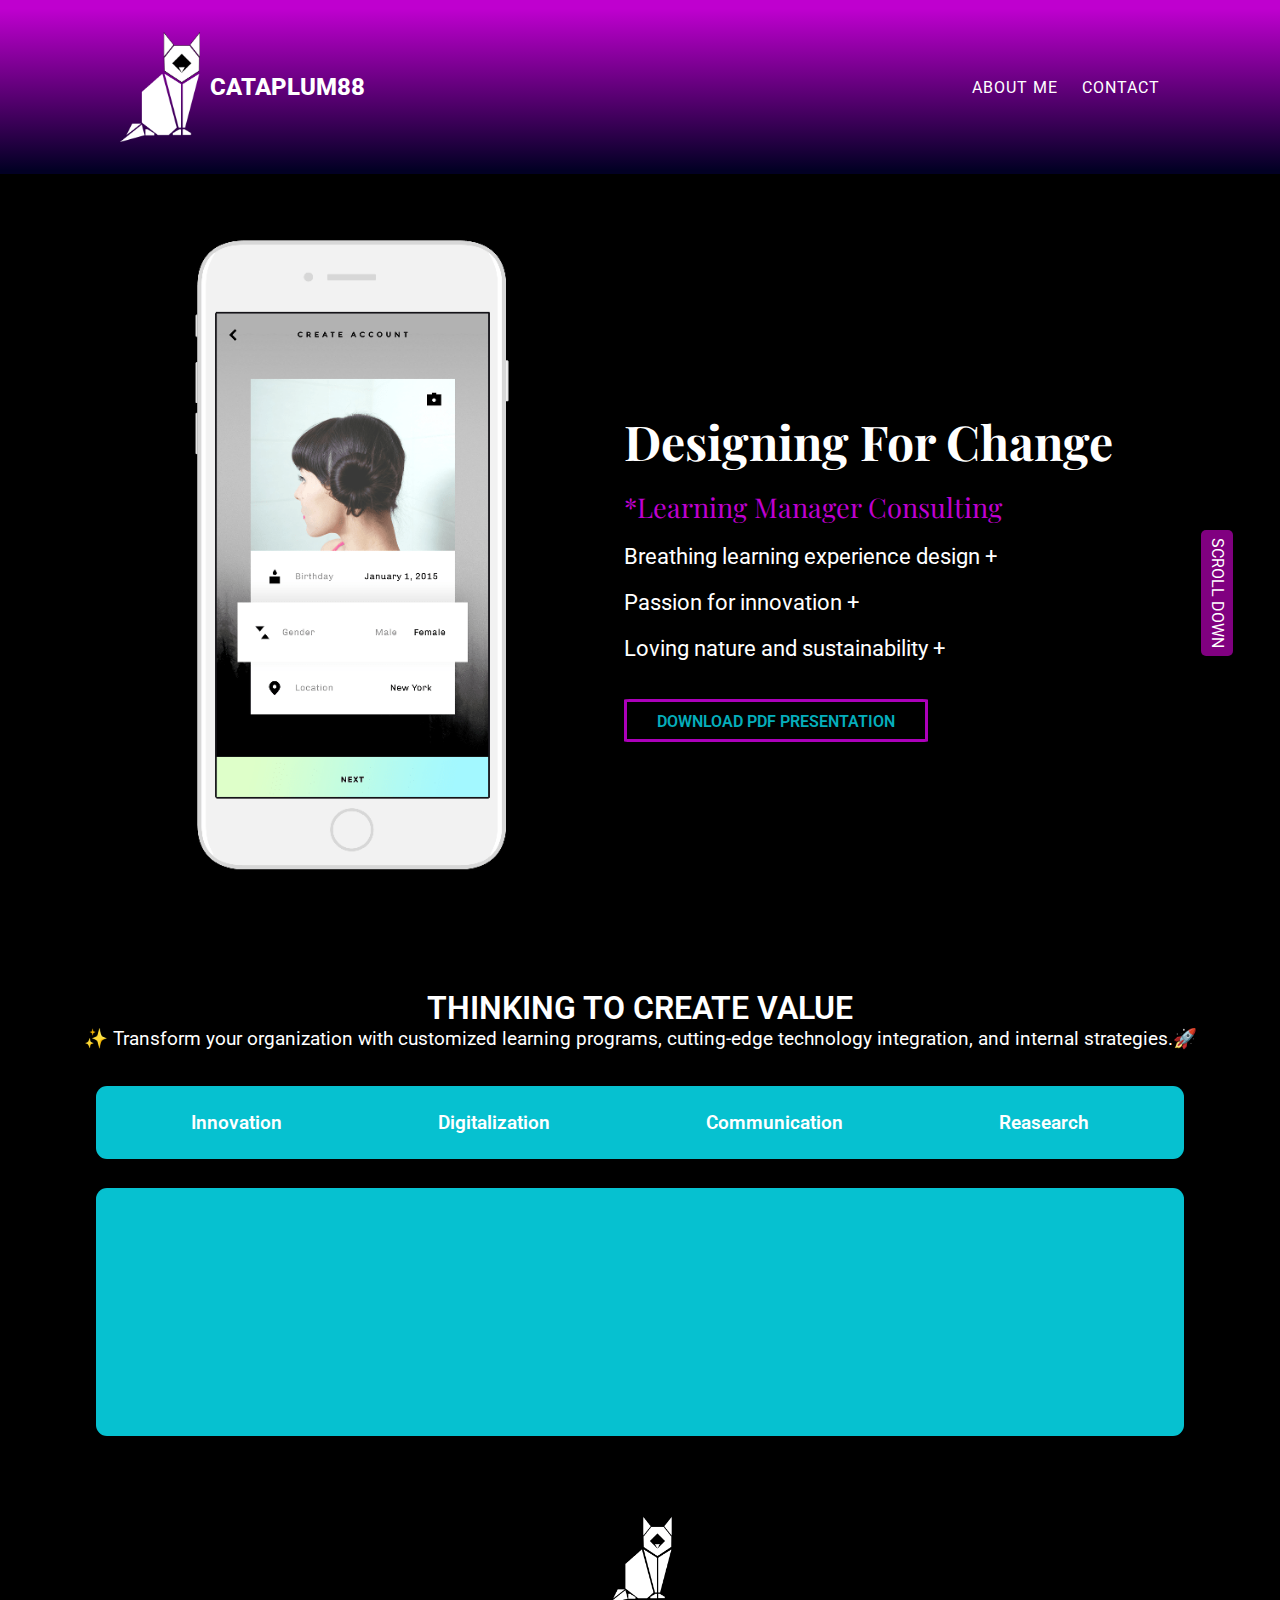
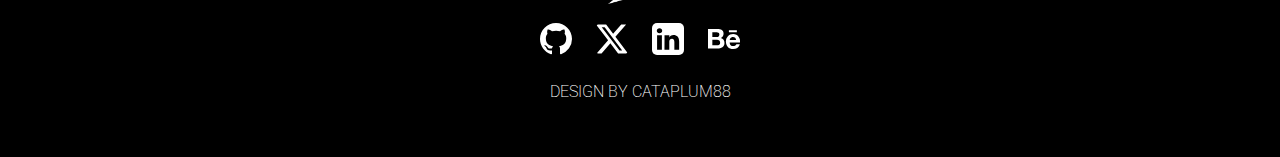
==== index.html @ 0eca4d36 "subir portafolio a github" ====
<!DOCTYPE html>
<html lang="en">

<head>
    <meta charset="UTF-8">
    <meta name="viewport" content="width=device-width, initial-scale=1.0">

    <!-- Primary Meta Tags -->
    <title>Cataplum88 </title>
    <meta name="title" content="Cataplum88 Learning Manager Consulting" />
    <meta name="description"
        content="Cataplum88 I am a seasoned Learning Manager Consultant with nearly nine years of expertise encompassing internal communications, marketing, teacher training in technology integration, and project management. Throughout my career, I have successfully developed and implemented tailored learning and development programs, aligning them with organizational objectives" />

    <!--CSS-->
    <link rel="stylesheet" href="css/index.css">

    <!--JS-->
    <script src="js/index.js" defer></script>

    <!-- FONTS-->
    <link rel="preconnect" href="https://fonts.googleapis.com">
    <link rel="preconnect" href="https://fonts.gstatic.com" crossorigin>
    <link
        href="https://fonts.googleapis.com/css2?family=Playfair+Display:wght@400..900&family=Roboto:ital,wght@0,300;0,400;0,500;0,700;1,400;1,500&display=swap"
        rel="stylesheet">

    <!-- FAVICONS-->
    <link rel="apple-touch-icon" sizes="180x180" href="assets/apple-touch-icon.png">
    <link rel="icon" type="image/png" sizes="32x32" href="assets/favicon-32x32.png">
    <link rel="icon" type="image/png" sizes="16x16" href="assets/favicon-16x16.png">
    <link rel="manifest" href="/site.webmanifest">
    <link rel="mask-icon" href="assets/safari-pinned-tab.svg" color="#5bbad5">
    <meta name="msapplication-TileColor" content="#da532c">
    <meta name="theme-color" content="#ffffff">

</head>

<body>
    <!--HEADER-->
    <header class="header">
        <!--LOGO-->
        <div class="header__logo">

            <div class="logo__img">
                <a class="logo__a" href="index.html" title="link pagina principal del portafolio cataplum88">
                    <picture>

                        <img src="assets/logo_cataplum88.webp" alt="logo cataplum88" fetchpriority="high">
                    </picture>
                </a>
            </div>
            <h1 class="header__h1">cataplum88
            </h1>

        </div>

        <!--MENU RESPONSIVE-->
        <button class="header__button">
            <svg class="header__svg" xmlns="http://www.w3.org/2000/svg" width="16" height="16" fill="currentColor"
                viewBox="0 0 16 16">
                <path
                    d="M7.646 15.854a.5.5 0 0 0 .708 0L10.207 14H14a2 2 0 0 0 2-2V3a2 2 0 0 0-2-2H2a2 2 0 0 0-2 2v9a2 2 0 0 0 2 2h3.793zM1 9V6h14v3zm14 1v2a1 1 0 0 1-1 1h-3.793a1 1 0 0 0-.707.293l-1.5 1.5-1.5-1.5A1 1 0 0 0 5.793 13H2a1 1 0 0 1-1-1v-2zm0-5H1V3a1 1 0 0 1 1-1h12a1 1 0 0 1 1 1zM2 11.5a.5.5 0 0 0 .5.5h8a.5.5 0 0 0 0-1h-8a.5.5 0 0 0-.5.5m0-4a.5.5 0 0 0 .5.5h11a.5.5 0 0 0 0-1h-11a.5.5 0 0 0-.5.5m0-4a.5.5 0 0 0 .5.5h6a.5.5 0 0 0 0-1h-6a.5.5 0 0 0-.5.5" />
            </svg>
        </button>

        <!--MENU-->
        <nav class="header__nav">
            <ul class="nav__ul">
                <li class="nav__li">
                    <a class="nav__a" href="aboutme.html" title="link pagina sobre mi" rel="noreferrer">about me
                    </a>
                </li>


                <li class="nav__li">
                    <a class="nav__a" href="contact.html" title="link pagina de contacto" rel="noreferrer">contact</a>
                </li>

            </ul>
        </nav>
    </header>

    <!--MAIN-->

    <main class="main">
        <!--HERO-->


        <div class="hero">

            <div class="hero__wrapper">
                <div class="hero__column">

                    <picture>
                        <source srcset="assets/index_assets/iphone-app-big" media="(min-widt:1440px)">
                        <source srcset="assets/index_assets/iphone-app-small" media="(min-widt:480px)">

                        <img class="column__img" src="assets/index_assets/iphone-app-small.png" alt="imagen persona"
                            loading="lazy" fetchpriority="high">
                    </picture>
                </div>

                <div class="hero__column">
                    <div class="column__text">

                        <h2 class="column__h2">Designing for change</h2>
                        <div class="column__span">*learning manager consulting </div>
                        <p class="column__p">Breathing learning experience design + </p>
                        <p class="column__p"> Passion for innovation +</p>
                        <p class="column__p">Loving nature and sustainability +</p>

                        <!--Boton presentation-->
                        <div class="column__button">
                            <a href="assets/index_assets/presentacion_catalinaacevedo.pdf" target="_blank"> Download PDF
                                presentation</a>
                        </div>

                    </div>

                </div>
            </div>

            <!--HERO ROTATE-->

            <div class="hero__rotate">

                <span>Scroll Down</span>
                <i class="icon-arrow-right" aria-hidden="true"></i>


            </div>
        </div>
        <!--End HERO-->

        <!--Section-->

        <div class="wrapper__grid">
            <div class="grid__text">
                <h2 class="grid__h2">Thinking to create value </h2>
                <div class="grid__span"> ✨ Transform your organization with customized learning programs,
                    cutting-edge
                    technology integration, and internal strategies.🚀</div>
            </div>

            <div class="tabs">
                <ul class="tabs__ul">
                    <li class="tabs__li"><button class="tabs__btn">Innovation</button></li>
                    <li class="tabs__li"><button class="tabs__btn">Digitalization</button></li>
                    <li class="tabs__li"><button class="tabs__btn">Communication</button></li>
                    <li class="tabs__li"><button class="tabs__btn">Reasearch</button></li>
                </ul>
            </div>

            <div class="tabs__container">
                <div class="tabs__text">
                    <ul class="text__ul">
                        <li class="text__li">
                            <h3 class="li__h3">Planning and Execution:</h3> Leading and managing innovation
                            projects from
                            inception to completion, ensuring alignment with organizational goals and learning
                            objectives.
                        </li>
                        <li class="text__li">
                            <h3 class="li__h3">Cross-functional Collaboration: </h3>Collaborating with
                            various departments to
                            integrate innovation and
                            learning initiatives seamlessly into broader organizational projects.
                        </li>
                        <li class="text__li">
                            <h3 class="li__h3">Agile Methodologies:</h3> Applying agile project management
                            methodologies to
                            adapt to changing project
                            requirements and ensure timely delivery.
                        </li>
                        <li class="text__li">
                            <h3 class="li__h3">Designing Innovative Learning Programs:</h3> Developing and
                            implementing
                            learning initiatives that foster
                            a culture of innovation, creativity, and problem-solving.
                        </li>
                    </ul>



                </div>
                <div class="tabs__text">
                    <ul class="text__ul">
                        <li class="text__li">
                            <h3 class="li__h3">Digital Learning Strategies:</h3> Developing strategies to
                            incorporate
                            digital
                            learning
                            methods, e-learning platforms, and virtual technologies into training programs.
                        </li>
                        <li class="text__li">
                            <h3 class="li__h3">Technology Integration:</h3> Advising on and implementing the use of
                            digital
                            tools for effective learning
                            experiences.
                        </li>
                        <li class="text__li">
                            <h3 class="li__h3">Digital Skills Training: </h3>Providing training programs to
                            enhance
                            digital
                            literacy and proficiency
                            among employees.
                        </li>

                    </ul>

                </div>
                <div class="tabs__text">
                    <ul class="text__ul">
                        <li class="text__li">
                            <h3 class="li__h3">Internal Communications Strategy:</h3> Developing strategies to
                            improve
                            internal
                            communication within the organization, ensuring that information is effectively
                            disseminated.
                        </li>
                        <li class="text__li">
                            <h3 class="li__h3"> Content Creation:</h3> Creating engaging and informative content for
                            various
                            communication channels,
                            including newsletters, intranet, and digital platforms.
                        </li>
                        <li class="text__li">
                            <h3 class="li__h3">Change Management Communication: </h3>Supporting change initiatives
                            by
                            developing communication plans
                            that address the impact of changes on employees and facilitate smooth transitions.
                        </li>
                    </ul>

                </div>
                <div class="tabs__text">
                    <ul class="text__ul">
                        <li class="text__li">
                            <h3 class="li__h3">Learning Needs Analysis: </h3>Conducting thorough research, including
                            data
                            analysis,
                            to
                            understand the specific learning needs of the organization or department. Utilizing
                            data-driven
                            insights to identify gaps and opportunities for targeted learning interventions.
                        </li>
                        <li class="text__li">
                            <h3 class="li__h3">Trend Analysis:</h3> Staying abreast of industry trends, educational
                            technologies, and best practices
                            through comprehensive data analysis. Incorporating quantitative and qualitative data to
                            inform the
                            development of learning programs that align with emerging trends.
                        </li>
                        <li class="text__li">
                            <h3 class="li__h3">Impact Assessment: </h3>Conducting rigorous research and data
                            analysis
                            to
                            measure the impact of learning
                            initiatives on employee performance and organizational goals. Utilizing key performance
                            indicators
                            (KPIs) and metrics to assess the effectiveness of training programs and make data-driven
                            improvements.
                        </li>
                    </ul>

                </div>

            </div>

        </div>



    </main>

    <!--FOOTER-->
    <footer class="footer">


        <div class="footer__logo">
            <a class="logo__a" href="index.html/#" title="link pagina principal del portafolio cataplum88">

                <picture>

                    <img src="assets/logo_cataplum88.webp" alt="logo cataplum88" fetchpriority="high">
                </picture>
            </a>
        </div>



        <!--RRSS-->

        <ul class="rrss__ul">
            <!--github-->
            <li class="rrss__li">
                <a class="rrss__a" href="https://github.com/cataplum88" target="_blank" rel="noreferrer"
                    title="enlace a github">
                    <svg class="rrss__svg" xmlns="http://www.w3.org/2000/svg" width="16" height="16" fill="currentColor"
                        viewBox="0 0 16 16">
                        <path
                            d="M8 0C3.58 0 0 3.58 0 8c0 3.54 2.29 6.53 5.47 7.59.4.07.55-.17.55-.38 0-.19-.01-.82-.01-1.49-2.01.37-2.53-.49-2.69-.94-.09-.23-.48-.94-.82-1.13-.28-.15-.68-.52-.01-.53.63-.01 1.08.58 1.23.82.72 1.21 1.87.87 2.33.66.07-.52.28-.87.51-1.07-1.78-.2-3.64-.89-3.64-3.95 0-.87.31-1.59.82-2.15-.08-.2-.36-1.02.08-2.12 0 0 .67-.21 2.2.82.64-.18 1.32-.27 2-.27s1.36.09 2 .27c1.53-1.04 2.2-.82 2.2-.82.44 1.1.16 1.92.08 2.12.51.56.82 1.27.82 2.15 0 3.07-1.87 3.75-3.65 3.95.29.25.54.73.54 1.48 0 1.07-.01 1.93-.01 2.2 0 .21.15.46.55.38A8.01 8.01 0 0 0 16 8c0-4.42-3.58-8-8-8" />
                    </svg>
                </a>
            </li>

            <!--twitter-->

            <li class="rrss__li">
                <a class="rrss__a" href="https://twitter.com/cataplum88" target="_blank" rel="noreferrer"
                    title="enlace a twitter">

                    <svg class="rrss__svg" xmlns="http://www.w3.org/2000/svg" width="16" height="16" fill="currentColor"
                        viewBox="0 0 16 16">
                        <path
                            d="M12.6.75h2.454l-5.36 6.142L16 15.25h-4.937l-3.867-5.07-4.425 5.07H.316l5.733-6.57L0 .75h5.063l3.495 4.633L12.601.75Zm-.86 13.028h1.36L4.323 2.145H2.865l8.875 11.633Z" />
                    </svg>

                </a>
            </li>

            <!--linkedin-->

            <li class="rrss__li">
                <a class="rrss__a" href="http://www.linkedin.com/in/catalina-acevedo" target="_blank" rel="noreferrer"
                    title="enlace a linkedin">
                    <svg class="rrss__svg" xmlns="http://www.w3.org/2000/svg" width="16" height="16" fill="currentColor"
                        viewBox="0 0 16 16">
                        <path
                            d="M0 1.146C0 .513.526 0 1.175 0h13.65C15.474 0 16 .513 16 1.146v13.708c0 .633-.526 1.146-1.175 1.146H1.175C.526 16 0 15.487 0 14.854zm4.943 12.248V6.169H2.542v7.225zm-1.2-8.212c.837 0 1.358-.554 1.358-1.248-.015-.709-.52-1.248-1.342-1.248S2.4 3.226 2.4 3.934c0 .694.521 1.248 1.327 1.248zm4.908 8.212V9.359c0-.216.016-.432.08-.586.173-.431.568-.878 1.232-.878.869 0 1.216.662 1.216 1.634v3.865h2.401V9.25c0-2.22-1.184-3.252-2.764-3.252-1.274 0-1.845.7-2.165 1.193v.025h-.016l.016-.025V6.169h-2.4c.03.678 0 7.225 0 7.225z" />
                    </svg>
                </a>
            </li>

            <!--behance-->

            <li class="rrss__li">
                <a class="rrss__a" href="https://www.behance.net/catalinaacevedo" target="_blank" rel="noreferrer"
                    title="enlace a behance">
                    <svg class="rrss__svg" xmlns="http://www.w3.org/2000/svg" width="16" height="16" fill="currentColor"
                        viewBox="0 0 16 16">
                        <path
                            d="M4.654 3c.461 0 .887.035 1.278.14.39.07.711.216.996.391s.497.426.641.747c.14.32.216.711.216 1.137 0 .496-.106.922-.356 1.242-.215.32-.566.606-.997.817.606.176 1.067.496 1.348.922s.461.957.461 1.563c0 .496-.105.922-.285 1.278a2.3 2.3 0 0 1-.782.887c-.32.215-.711.39-1.137.496a5.3 5.3 0 0 1-1.278.176L0 12.803V3zm-.285 3.978c.39 0 .71-.105.957-.285.246-.18.355-.497.355-.887 0-.216-.035-.426-.105-.567a1 1 0 0 0-.32-.355 1.8 1.8 0 0 0-.461-.176c-.176-.035-.356-.035-.567-.035H2.17v2.31c0-.005 2.2-.005 2.2-.005zm.105 4.193c.215 0 .426-.035.606-.07.176-.035.356-.106.496-.216s.25-.215.356-.39c.07-.176.14-.391.14-.641 0-.496-.14-.852-.426-1.102-.285-.215-.676-.32-1.137-.32H2.17v2.734h2.305zm6.858-.035q.428.427 1.278.426c.39 0 .746-.106 1.032-.286q.426-.32.53-.64h1.74c-.286.851-.712 1.457-1.278 1.848-.566.355-1.243.566-2.06.566a4.1 4.1 0 0 1-1.527-.285 2.8 2.8 0 0 1-1.137-.782 2.85 2.85 0 0 1-.712-1.172c-.175-.461-.25-.957-.25-1.528 0-.531.07-1.032.25-1.493.18-.46.426-.852.747-1.207.32-.32.711-.606 1.137-.782a4 4 0 0 1 1.493-.285c.606 0 1.137.105 1.598.355.46.25.817.532 1.102.958.285.39.496.851.641 1.348.07.496.105.996.07 1.563h-5.15c0 .58.21 1.11.496 1.396m2.24-3.732c-.25-.25-.642-.391-1.103-.391-.32 0-.566.07-.781.176s-.356.25-.496.39a.96.96 0 0 0-.25.497c-.036.175-.07.32-.07.46h3.196c-.07-.526-.25-.882-.497-1.132zm-3.127-3.728h3.978v.957h-3.978z" />
                    </svg>
                </a>
            </li>

        </ul>

        <span class="footer__span"> Design by cataplum88</span>
    </footer>

</body>

</html>
---- css/index.css ----
/* ResetCSS */

* {
    margin: 0;
    padding: 0;
    border: 0;
    box-sizing: border-box;
}

html {
    scroll-behavior: smooth;
    font-size: 100%;
}

li {
    list-style: none;
}

h1,
h2,
h3,
h4,
h5,
h6,
p,
strong {
    font-weight: inherit;
    font-size: inherit;
    font-style: normal;
}

a {
    color: inherit;
    text-decoration: none;
}

body {

    font-family: 'Roboto', sans-serif;
    text-transform: uppercase;
    font-style: normal;
    font-weight: 400;
    background-color: #000000;
    color: #ffffff;
}

img,
svg,
picture {
    display: block;
    width: 100%;
    max-width: 100%;
}

form,
input,
textarea,
select,
option,
label,
button {
    display: block;
    font-size: 1em;
    font-family: inherit;
    background-color: transparent;
}



/*HEADER*/
.header {
    width: 100%;
    min-height: 12vh;
    background: rgb(2, 0, 36);
    background: linear-gradient(0deg, rgba(2, 0, 36, 1) 2%, rgba(191, 0, 207, 1) 95%);
    padding: 2rem 7.5rem;

    display: flex;
    flex-flow: row wrap;
    justify-content: space-between;
    align-items: center;

    animation: slidedown 3s ease 1;


}

@keyframes slidedown {
    from {
        transform: translateY(-100%);
        opacity: 0;
    }

    to {
        transform: translateY(0);
        opacity: 1;
    }
}

.header__logo {
    /*background-color: yellow;*/

    display: flex;
    flex-flow: row wrap;
    justify-content: space-between;
    align-items: center;
    gap: .625rem;

}

.logo__img {
    max-width: 5rem;
    /* background-color: palevioletred;*/
    transition: all 1s;
}

.logo__a {
    background-color: green;
}

.logo__img:hover {
    transform: scale(1.1);

}


.header__h1 {
    /* background-color: blueviolet;*/
    text-transform: uppercase;
    font-weight: 800;
    font-size: 1.5rem;
    text-align: center;

}


/*MENU*/
/*
.header__nav {
    background-color: orange;

}*/

.nav__ul {
    /*background-color: aquamarine;*/

    display: flex;
    flex-flow: row wrap;
    justify-content: space-between;
    align-items: center;
    gap: 1.5rem;
}

.nav__li {
    /*  background-color: rosybrown;*/
    font-weight: 400;
    font-size: 1rem;
    letter-spacing: .0625rem;


    text-transform: uppercase;
    transition: all 0.5s;
}


.nav__li:hover {
    transform: scale(1.1);
    font-weight: 600;

}

/*
.nav__a {
    background-color: lightgreen;
}*/


/*MENU RESPONSIVE*/

.header__button {
    /* background-color: darkred;*/
    display: none
}

.header__svg {
    width: 2rem;
    height: 2rem;
    /*background-color: gray;*/

    color: #ffffff;

}



/*MAIN*/

.main {
    background-color: #000000;
}


/*HERO*/
.hero {
    width: 100%;

    /*background-color: rgb(111, 78, 78);*/
    background-image: url(assets/index_assets/hero.webp);
    margin: 1.5rem 0 auto;
    padding: 0.5rem;

    display: flex;
    flex-flow: row nowrap;
    justify-content: center;
    align-items: flex-start;
    gap: 1rem;

    position: relative;

}


.hero__wrapper {
    max-width: 65rem;
    /*background-color: coral;*/
    padding: 0.2rem 0;

    display: flex;
    flex-flow: row nowrap;
    justify-content: center;
    align-items: center;
    gap: 1.5rem;

}

.hero__column {
    /* background-color: rgb(255, 255, 255);*/
    margin: auto;
    padding: 1rem;

}

.column__img {
    max-width: 25rem;
    /* background-color: cornflowerblue;*/
    object-fit: fill;
}

.column__text {
    width: 100%;
    /*  background-color: palevioletred;*/
    margin: auto;
    padding: 1rem;

    display: flex;
    flex-flow: column nowrap;
    justify-content: flex-start;
    align-items: flex-start;
    gap: 1rem;

}



.column__h2 {
    /*background-color: aquamarine;*/
    font-family: 'Playfair Display', serif;
    font-size: 3rem;
    font-weight: 700;
    color: #ffffff;
    text-transform: capitalize;

}

.column__span {
    /* background-color: aquamarine;*/
    font-family: 'Playfair Display', serif;
    font-size: 1.7rem;
    font-weight: 400;
    text-transform: capitalize;
    color: #bf00cf;
}

.column__p {
    /*background-color: gray;*/
    font-size: 1.4rem;
    line-height: 1.875rem;

    color: #ffffff;

    text-align: left;
    text-transform: initial;
}


.column__button {
    margin: 1.25rem 0;
    padding: 0 1.875rem;
    font-weight: 600;
    font-size: 1rem;
    text-transform: uppercase;

    line-height: 2.5rem;
    height: 2.7rem;

    color: #06c1d0;
    opacity: 0.9;
    border-radius: 2%;
    border: .2rem solid #bf00cf;
    transition: all 0.8s;
}

.column__button:hover {
    color: #06c1d0;
    transform: scale(1.05);
    border: .2rem solid #06c1d0;

}

.column__button:active {
    color: #bf00cf;
    transform: scale(0.9);

}

/*ASIDE*/

.hero__rotate {
    max-width: 8.5rem;
    background-color: purple;
    padding: 0.5rem;
    border-radius: .3125rem;
    font-size: 1rem;
    line-height: 1rem;

    position: absolute;
    right: 0;
    top: calc(50% - 0.5rem);
    color: white;

    transform: rotate(90deg);
}



/*WRAPPER SECTION*/

.wrapper__grid {
    width: 100%;
    min-height: 15.625rem;
    background-color: #000000;
    margin: 0.5rem auto 0;

}

.grid__text {
    width: 100%;
    /* background-color: olive;*/
    margin: auto;
    padding: 0.5rem 5rem;

}

.grid__h2 {
    /*background-color: aqua;*/
    font-size: 2rem;
    font-weight: 600;
    text-transform: uppercase;
    text-align: center;

}

.grid__span {
    margin: auto;
    font-size: 1.2rem;
    text-transform: initial;
    text-align: center;

}

/* content in tabs with JS*/
.tabs {
    width: 90%;
    max-width: 68rem;
    background-color: #000000;
    margin: 1.8rem auto;
    padding: 1rem;

    border-radius: 11px;
    background-color: #06c1d0;

}

.tabs__ul {
    /* background-color: orange;*/
    padding: .05rem;

    display: flex;
    flex-flow: row nowrap;
    justify-content: space-around;
    align-items: center;

}

/*
.tabs__li {
    background-color: aqua;
}*/


.tabs__btn {
    background-color: #06c1d0;
    padding: 0.5rem;
    color: #ffffff;

    cursor: pointer;
    text-align: center;
    font-weight: 600;
    font-size: 1.2rem;

}


.tabs__btn:active {
    border-radius: .375rem;
    background-color: #000000;
    color: #06c1d0;
    font-weight: 800;

}

.tabs__container {
    background-color: #06c1d0;
    width: 90%;
    max-width: 68rem;
    border-radius: 11px;

    position: relative;
    inset: 0;
    top: 0;
    left: calc(50% - 68rem /2);
}

.tabs__text:first-child {
    position: static;
}

.tabs__text {
    min-height: 12.5rem;
    /*  background-color: yellowgreen;*/
    padding: 1.5rem;
    position: absolute;
    inset: 0;
    top: 0;

    opacity: 0;

    color: #ffffff;
    text-transform: initial;

}

.tabs__text.active {
    opacity: 1;
}

/*
.text__ul {
    background-color: lightpink;
}*/

.text__li {
    /*background-color: lightskyblue;*/
    font-size: 1.1rem;
    color: #1e2834;
}

.li__h3 {
    color: #ffffff;
    font-weight: 400;
}





/*FOOTER*/

.footer {
    width: 100%;
    background-color: #000000;
    margin: 2rem 0 auto;
    padding: 3rem;

    display: flex;
    flex-flow: column nowrap;
    justify-content: space-evenly;
    align-items: center;
    gap: 0.5rem;
}


/*footer logo*/
.footer__logo {
    max-width: 4rem;
    /*background-color: aquamarine;*/
}

.logo__h4 {
    font-size: 1.8rem;
    font-weight: 800;
    text-transform: uppercase;
    text-align: center;
    color: white;
}

/*footer RRSS*/
.rrss__ul {
    width: 100%;
    max-width: 20rem;
    /*  background-color: purple;*/
    margin: auto;
    padding: .7rem 0;

    display: flex;
    flex-flow: row nowrap;
    justify-content: center;
    align-items: center;
    gap: 1.5rem
}


/*
.rrss__li {
    background-color: aquamarine;
}*/

.rrss__a {
    transition: all 0.5s;
}

.rrss__a:hover {
    color: purple;
}

.rrss__svg {
    width: 2rem;
    min-height: 2rem;
    /*background-color: white;*/
    border-radius: .3125rem;
    /*pendiente ajustar el grosor del borde*/


    transition: all 0.5s;
}

.rrss__svg:hover {
    transform: scale(1.2);
}

.rrss__svg:active {
    color: #06c1d0;
    transform: scale(.9);

}

.footer__span {
    width: 90%;
    max-width: 20rem;
    /*  background-color: aquamarine;*/
    margin: 0.5rem auto;

    font-size: 1rem;
    font-weight: 200;
    text-align: center;
}

/*MOBILE*/


/*MOBILE HEADER*/
/*mobil or tablet -768px*/
@media (max-width:768px) {
    .header {
        padding: 2rem 3rem;


    }
}

/*mobil -400px*/
@media (max-width:400px) {
    .header {
        padding: 2rem 2rem;
    }
}

/*MOBIL LOGO*/

/*mobil -400px*/
@media (max-width:400px) {
    .logo__img {
        display: none;

    }
}

/*mobil or tablet -960px*/
@media (max-width:960px) {
    .logo__img {
        display: none;

    }
}

/*MOBILE NAV*/
/*mobil or tablet -600px*/
@media (max-width:600px) {
    .header__button {
        display: block;

    }

    .header__nav {
        width: 90%;
        display: none;

        position: fixed;
        top: 5.625rem;
        left: 0;
        overflow: hidden;

    }

    .header__nav.active {

        width: 90%;
        height: calc(100% - 5.625rem);
        display: flex;
        flex-flow: column nowrap;
        justify-content: flex-start;
        align-items: flex-end;
    }



    /*MOBILE HERO ROTATE*/

    /*tablet -768px*/
    @media (max-width:48rem) {
        .hero__rotate {
            display: none;
        }
    }

    /*mobil -360px*/
    @media (max-width:22.5rem) {
        .hero__rotate {
            display: none;
        }
    }

    /*MOBILE HERO*/

    /*mobil or tablet -960px*/
    @media (max-width:960px) {
        .hero {
            flex-direction: column;
        }
    }


    /*mobil or tablet -960px*/
    @media (max-width:960px) {
        .hero__wrapper {
            max-width: 56.25rem;
            flex-direction: column;

            gap: 1.2rem;

        }
    }

    /*tablet -768px*/
    @media (max-width:48rem) {
        .hero__wrapper {
            flex-direction: column;

            gap: 1rem;
        }
    }

    /*mobil -360px*/
    @media (max-width:22.5rem) {
        .hero__wrapper {
            flex-direction: column;
            gap: 0.5rem;

        }
    }

    /*tablet -768px*/
    @media (max-width:48rem) {
        .hero__column {
            flex-direction: column;
            ;

        }
    }

    /*mobil -360px*/
    @media (max-width:22.5rem) {
        .hero__column {
            flex-direction: column;


        }
    }


    /*tablet -768px*/
    @media (max-width:48rem) {
        .column__img {
            max-width: 40.625rem;

        }
    }

    /*mobil -360px*/
    @media (max-width:22.5rem) {
        .column__img {
            max-width: 20rem;
        }
    }


    /*mobil or tablet -960px*/
    @media (max-width:960px) {
        .column__text {
            max-width: 40rem;

        }
    }

    /*tablet -768px*/
    @media (max-width:48rem) {
        .column__text {
            max-width: 30rem;


        }
    }

    /*mobil -360px*/
    @media (max-width:22.5rem) {
        .column__text {
            max-width: 22rem;
            text-align: center;

        }
    }

    /*mobil or tablet -960px*/
    @media (max-width:960px) {
        .column__h2 {
            font-size: 1.5rem;

        }
    }

    /*tablet -768px*/
    @media (max-width:48rem) {
        .column__h2 {
            font-size: 1.5rem;

        }
    }

    /*mobil -360px*/
    @media (max-width:22.5rem) {
        .column__h2 {
            font-size: 1.2rem;

        }
    }

    /*mobil or tablet -960px*/
    @media (max-width:960px) {
        .column__span {
            font-size: 1.625rem;
        }
    }

    /*tablet -768px*/
    @media (max-width:48rem) {
        .column__span {
            font-size: 1.5rem;
            text-align: center;
        }
    }

    /*mobil -360px*/
    @media (max-width:22.5rem) {
        .column__span {
            font-size: 1.2rem;
            text-align: center;
        }
    }

    /*tablet -768px*/
    @media (max-width:48rem) {
        .column__p {
            font-size: 1rem;
            text-align: center;
        }
    }

    /*TABS*/

    /*tablet -768px*/
    @media (max-width:48rem) {
        .tabs {
            display: none;
        }
    }

    /*mobil -360px*/
    @media (max-width:22.5rem) {
        .tabs {
            display: none;
        }
    }

    /*tablet -768px*/
    @media (max-width:48rem) {
        .tabs__container {
            display: none;
        }
    }

    /*mobil -360px*/
    @media (max-width:22.5rem) {
        .tabs__container {
            display: none;
        }
    }



    /*MOBIL FOOTER*/

    /*tablet -768px*/
    @media (max-width:48rem) {
        .rrss__ul {
            width: 90%;
            max-width: 18.75rem;

        }
    }

    /*mobil -360px*/
    @media (max-width:22.5rem) {
        .rrss__ul {
            width: 100%;
            max-width: 18.75rem;

        }
    }

    /*tablet -768px*/
    @media (max-width:48rem) {
        .rrss__svg {
            width: 2rem;
            min-height: 2rem;

        }
    }

    /*mobil -360px*/
    @media (max-width:22.5rem) {
        .rrss__svg {
            width: 2rem;
            min-height: 2rem;

        }
    }
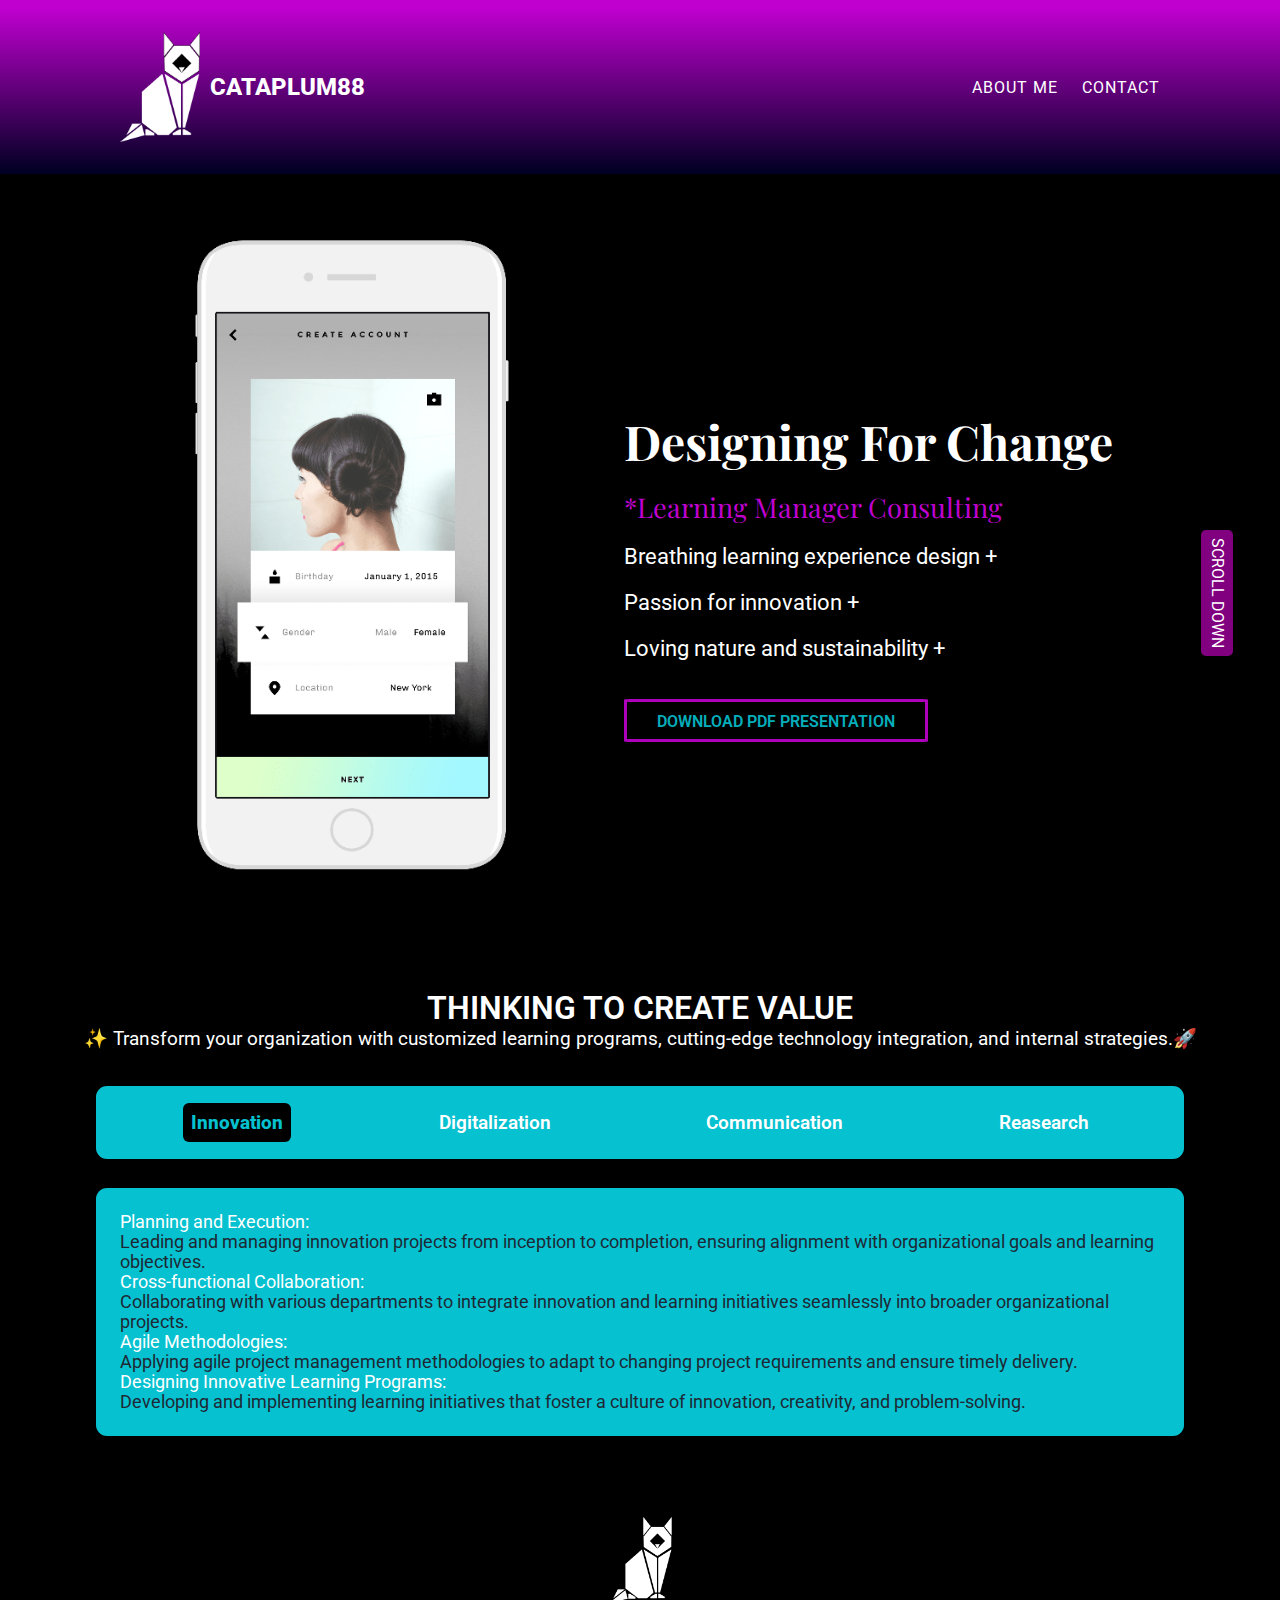
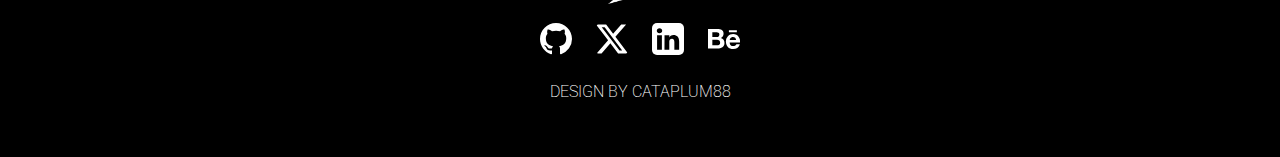
==== commit 945915b1: "arregladas correcciones de portaforlio" ====
--- a/index.html
+++ b/index.html
@@ -144,7 +144,7 @@
 
             <div class="tabs">
                 <ul class="tabs__ul">
-                    <li class="tabs__li"><button class="tabs__btn">Innovation</button></li>
+                    <li class="tabs__li"><button class="tabs__btn active">Innovation</button></li>
                     <li class="tabs__li"><button class="tabs__btn">Digitalization</button></li>
                     <li class="tabs__li"><button class="tabs__btn">Communication</button></li>
                     <li class="tabs__li"><button class="tabs__btn">Reasearch</button></li>
@@ -152,7 +152,7 @@
             </div>
 
             <div class="tabs__container">
-                <div class="tabs__text">
+                <div class="tabs__text active">
                     <ul class="text__ul">
                         <li class="text__li">
                             <h3 class="li__h3">Planning and Execution:</h3> Leading and managing innovation
@@ -179,10 +179,10 @@
                             a culture of innovation, creativity, and problem-solving.
                         </li>
                     </ul>
-
-
-
-                </div>
+                </div>
+
+
+
                 <div class="tabs__text">
                     <ul class="text__ul">
                         <li class="text__li">
--- a/css/index.css
+++ b/css/index.css
@@ -421,7 +421,7 @@
 }
 
 
-.tabs__btn:active {
+.tabs__btn.active {
     border-radius: .375rem;
     background-color: #000000;
     color: #06c1d0;
